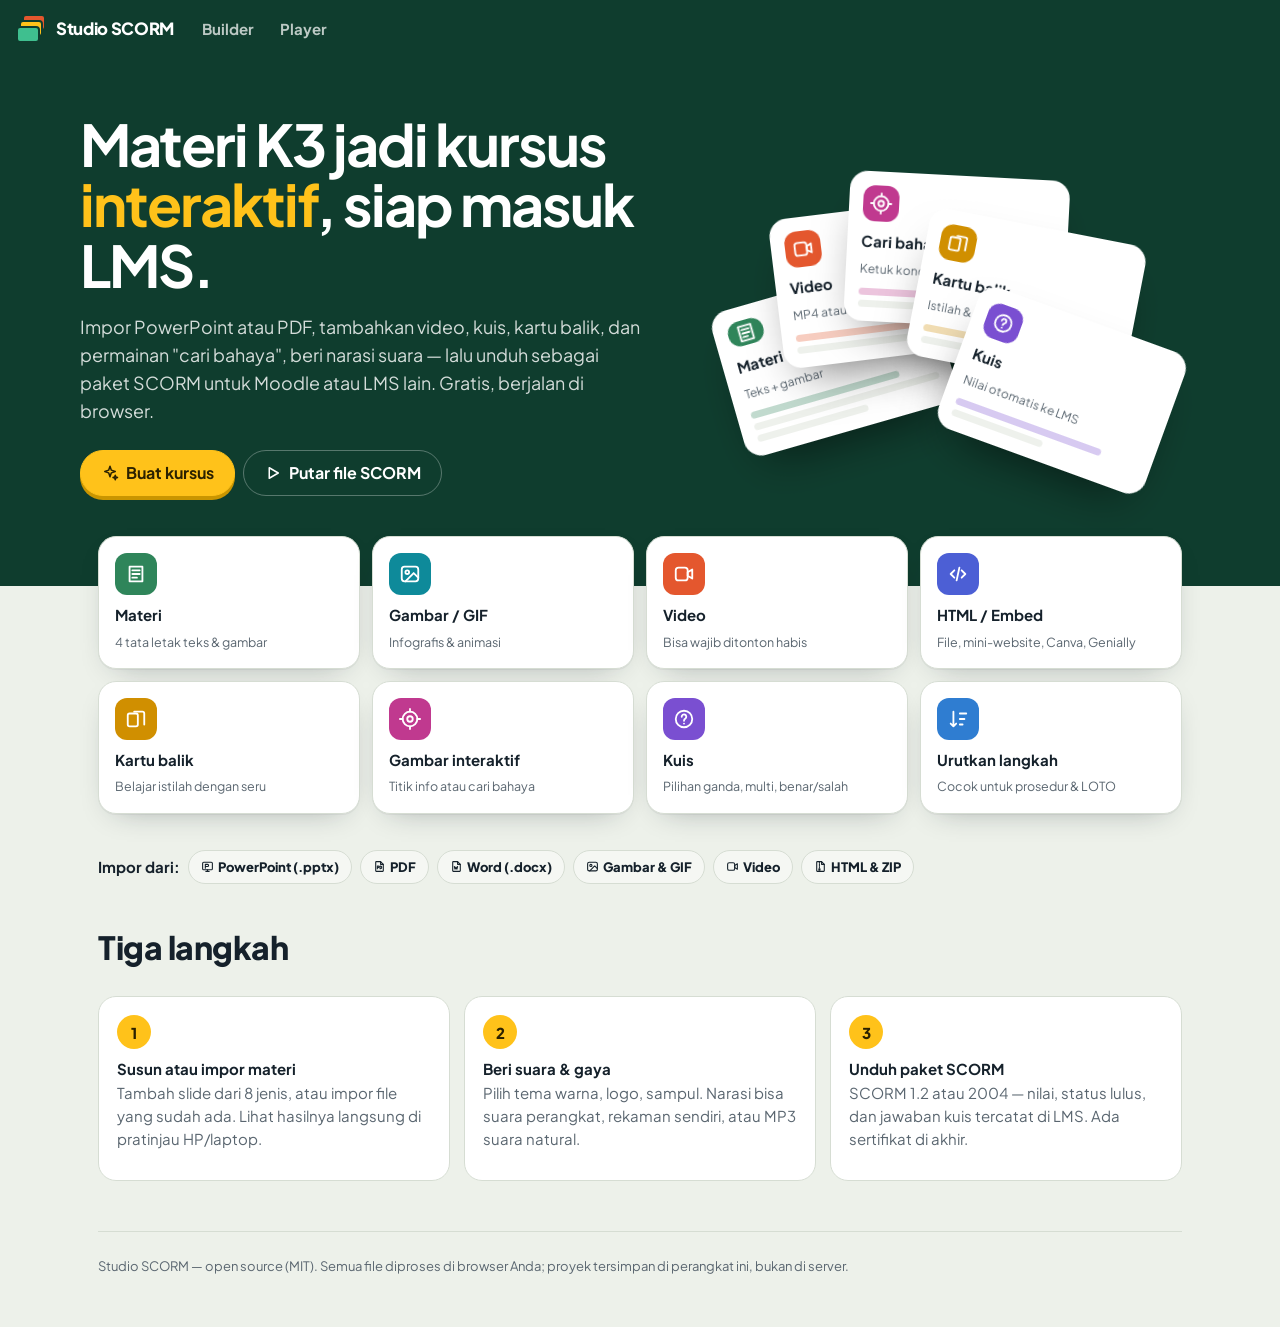
==== index.html @ 095adadf "Add files via upload" ====
<!doctype html>
<html lang="id">
<head>
  <meta charset="utf-8">
  <meta name="viewport" content="width=device-width, initial-scale=1, viewport-fit=cover">
  <meta name="theme-color" content="#0f3d2e">
  <title>Studio SCORM — buat & putar e-learning SCORM</title>
  <meta name="description" content="Aplikasi open-source berbahasa Indonesia untuk membuat kursus SCORM interaktif (materi, video, kuis, kartu balik, cari bahaya) dengan narasi suara, dan memutar paket SCORM di browser.">
  <link rel="preconnect" href="https://fonts.googleapis.com">
  <link rel="preconnect" href="https://fonts.gstatic.com" crossorigin>
  <link href="https://fonts.googleapis.com/css2?family=Plus+Jakarta+Sans:wght@400;500;600;700;800&display=swap" rel="stylesheet">
  <link rel="stylesheet" href="app.css">
  <script type="module">
    import { icon } from './ui.js';
    document.querySelectorAll('.ic-slot[data-icon]').forEach((el) => el.replaceWith(icon(el.dataset.icon)));
  </script>
</head>
<body class="home">
  <header class="topbar">
    <a class="brand" href="index.html" aria-label="Studio SCORM — beranda"><span class="brand-mark" aria-hidden="true"><i></i><i></i><i></i></span><span class="brand-name">Studio SCORM</span></a>
    <nav class="topnav" aria-label="Menu utama">
      <a href="builder.html">Builder</a>
      <a href="player.html">Player</a>
    </nav>
  </header>

  <section class="hero">
    <div class="hero-inner">
      <div>
        <h1>Materi K3 jadi kursus <span class="hl">interaktif</span>, siap masuk LMS.</h1>
        <p class="lead">Impor PowerPoint atau PDF, tambahkan video, kuis, kartu balik, dan permainan "cari bahaya", beri narasi suara — lalu unduh sebagai paket SCORM untuk Moodle atau LMS lain. Gratis, berjalan di browser.</p>
        <div class="row">
          <a class="btn btn-signal" href="builder.html"><span class="ic-slot" data-icon="sparkle"></span>Buat kursus</a>
          <a class="btn btn-ghost-light" href="player.html"><span class="ic-slot" data-icon="play"></span>Putar file SCORM</a>
        </div>
      </div>
      <div class="fan" aria-hidden="true">
        <div class="fan-card" style="--tc:var(--t-content);--r:-16deg;--x:-120px;--y:20px;--d:.05s"><span class="type-icon"><span class="ic-slot" data-icon="content"></span></span><b>Materi</b><small>Teks + gambar</small><span class="bars"><i></i><i></i><i style="width:60%"></i></span></div>
        <div class="fan-card" style="--tc:var(--t-video);--r:-7deg;--x:-55px;--y:-30px;--d:.12s"><span class="type-icon"><span class="ic-slot" data-icon="video"></span></span><b>Video</b><small>MP4 atau YouTube</small><span class="bars"><i></i><i></i></span></div>
        <div class="fan-card" style="--tc:var(--t-hotspot);--r:3deg;--x:10px;--y:-55px;--d:.19s"><span class="type-icon"><span class="ic-slot" data-icon="hotspot"></span></span><b>Cari bahaya</b><small>Ketuk kondisi tidak aman</small><span class="bars"><i></i><i style="width:70%"></i></span></div>
        <div class="fan-card" style="--tc:var(--t-flip);--r:11deg;--x:80px;--y:-20px;--d:.26s"><span class="type-icon"><span class="ic-slot" data-icon="flip"></span></span><b>Kartu balik</b><small>Istilah & penjelasan</small><span class="bars"><i></i><i></i></span></div>
        <div class="fan-card" style="--tc:var(--t-quiz);--r:20deg;--x:140px;--y:40px;--d:.33s"><span class="type-icon"><span class="ic-slot" data-icon="quiz"></span></span><b>Kuis</b><small>Nilai otomatis ke LMS</small><span class="bars"><i></i><i style="width:50%"></i></span></div>
      </div>
    </div>
  </section>

  <main class="home-section">
    <div class="feature-grid lift">
      <div class="feature" style="--tc:var(--t-content)"><span class="type-icon"><span class="ic-slot" data-icon="content"></span></span><b>Materi</b><small>4 tata letak teks & gambar</small></div>
      <div class="feature" style="--tc:var(--t-image)"><span class="type-icon"><span class="ic-slot" data-icon="image"></span></span><b>Gambar / GIF</b><small>Infografis & animasi</small></div>
      <div class="feature" style="--tc:var(--t-video)"><span class="type-icon"><span class="ic-slot" data-icon="video"></span></span><b>Video</b><small>Bisa wajib ditonton habis</small></div>
      <div class="feature" style="--tc:var(--t-html)"><span class="type-icon"><span class="ic-slot" data-icon="html"></span></span><b>HTML / Embed</b><small>File, mini-website, Canva, Genially</small></div>
      <div class="feature" style="--tc:var(--t-flip)"><span class="type-icon"><span class="ic-slot" data-icon="flip"></span></span><b>Kartu balik</b><small>Belajar istilah dengan seru</small></div>
      <div class="feature" style="--tc:var(--t-hotspot)"><span class="type-icon"><span class="ic-slot" data-icon="hotspot"></span></span><b>Gambar interaktif</b><small>Titik info atau cari bahaya</small></div>
      <div class="feature" style="--tc:var(--t-quiz)"><span class="type-icon"><span class="ic-slot" data-icon="quiz"></span></span><b>Kuis</b><small>Pilihan ganda, multi, benar/salah</small></div>
      <div class="feature" style="--tc:var(--t-sort)"><span class="type-icon"><span class="ic-slot" data-icon="sort"></span></span><b>Urutkan langkah</b><small>Cocok untuk prosedur & LOTO</small></div>
    </div>

    <div class="strip">
      <b>Impor dari:</b>
      <span class="pill"><span class="ic-slot" data-icon="ppt"></span>PowerPoint (.pptx)</span>
      <span class="pill"><span class="ic-slot" data-icon="pdf"></span>PDF</span>
      <span class="pill"><span class="ic-slot" data-icon="word"></span>Word (.docx)</span>
      <span class="pill"><span class="ic-slot" data-icon="image"></span>Gambar & GIF</span>
      <span class="pill"><span class="ic-slot" data-icon="video"></span>Video</span>
      <span class="pill"><span class="ic-slot" data-icon="zip"></span>HTML & ZIP</span>
    </div>

    <h2 class="big">Tiga langkah</h2>
    <ol class="how">
      <li><b>Susun atau impor materi</b><p class="muted">Tambah slide dari 8 jenis, atau impor file yang sudah ada. Lihat hasilnya langsung di pratinjau HP/laptop.</p></li>
      <li><b>Beri suara & gaya</b><p class="muted">Pilih tema warna, logo, sampul. Narasi bisa suara perangkat, rekaman sendiri, atau MP3 suara natural.</p></li>
      <li><b>Unduh paket SCORM</b><p class="muted">SCORM 1.2 atau 2004 — nilai, status lulus, dan jawaban kuis tercatat di LMS. Ada sertifikat di akhir.</p></li>
    </ol>
    <p class="foot">Studio SCORM — open source (MIT). Semua file diproses di browser Anda; proyek tersimpan di perangkat ini, bukan di server.</p>
  </main>
</body>
</html>
---- app.css ----
/* ============================================================
   Studio SCORM — tampilan aplikasi (Beranda, Builder, Player)
   ============================================================ */
:root {
  --ink: #15212b; --muted: #5a6670; --paper: #edf1ea; --surface: #ffffff; --surface-2: #f5f7f3; --line: #d6ddd3;
  --forest: #0f3d2e; --forest-2: #145a43; --accent: #00704f; --accent-strong: #005a40; --accent-soft: #dcefe5;
  --signal: #ffc21a; --signal-ink: #2b2100; --danger: #c4372d; --danger-soft: #fbe4e1;
  --t-content: #2f855a; --t-image: #0e8a9a; --t-video: #e4572e; --t-html: #4c5fd5;
  --t-flip: #d08f00; --t-hotspot: #c0398f; --t-quiz: #7a4fd1; --t-sort: #2f7dd1;
  --r-s: 8px; --r-m: 12px; --r-l: 18px;
  --shadow: 0 1px 0 rgba(21,33,43,.05), 0 10px 30px -18px rgba(21,33,43,.45);
  --font: "Plus Jakarta Sans", system-ui, -apple-system, "Segoe UI", Roboto, sans-serif;
  color-scheme: light;
}
@media (prefers-color-scheme: dark) {
  :root:not([data-theme="light"]) {
    --ink: #e6ece8; --muted: #9fabb3; --paper: #0e1418; --surface: #172028; --surface-2: #1c2730; --line: #2b3943;
    --forest: #0a2a20; --forest-2: #0f3a2c; --accent: #3fbf8f; --accent-strong: #62d3a8; --accent-soft: #163a2e;
    --danger: #ff8a7f; --danger-soft: #3a1e1c; --shadow: 0 10px 30px -18px rgba(0,0,0,.8); color-scheme: dark;
  }
}
:root[data-theme="dark"] {
  --ink: #e6ece8; --muted: #9fabb3; --paper: #0e1418; --surface: #172028; --surface-2: #1c2730; --line: #2b3943;
  --forest: #0a2a20; --forest-2: #0f3a2c; --accent: #3fbf8f; --accent-strong: #62d3a8; --accent-soft: #163a2e;
  --danger: #ff8a7f; --danger-soft: #3a1e1c; color-scheme: dark;
}
* { box-sizing: border-box; }
html, body { margin: 0; }
body { font: 15px/1.55 var(--font); color: var(--ink); background: var(--paper); -webkit-font-smoothing: antialiased; }
h1, h2, h3 { line-height: 1.2; margin: 0 0 .5em; letter-spacing: -.015em; }
h2 { font-size: 1.1rem; font-weight: 800; }
h3 { font-size: .98rem; font-weight: 800; margin-top: 1.4em; }
p { margin: 0 0 .8em; }
a { color: var(--accent); }
code { background: var(--surface-2); padding: 1px 5px; border-radius: 5px; font-size: .92em; }
[hidden] { display: none !important; }
:focus-visible { outline: 3px solid var(--signal); outline-offset: 2px; border-radius: 6px; }
.ic { width: 18px; height: 18px; flex: none; }
.muted { color: var(--muted); } .small { font-size: 12.5px; } .center { text-align: center; } .grow { flex: 1; min-width: 0; }
.spacer { flex: 1; }
.row { display: flex; gap: 8px; align-items: center; } .row.wrap { flex-wrap: wrap; } .row.tight { gap: 0; } .row.center { justify-content: center; }
.grid2 { display: grid; grid-template-columns: 1fr 1fr; gap: 10px; }
.stack { display: flex; flex-direction: column; gap: 10px; margin-bottom: 12px; }

/* ---------- bilah atas ---------- */
.topbar {
  position: sticky; top: 0; z-index: 40; display: flex; align-items: center; gap: 10px; min-height: 58px; padding: 8px 16px;
  background: var(--forest); color: #fff;
}
.brand { display: flex; align-items: center; gap: 10px; color: #fff; text-decoration: none; font-weight: 800; letter-spacing: -.02em; font-size: 1.05rem; }
.brand-mark { position: relative; width: 30px; height: 30px; }
.brand-mark i { position: absolute; left: 0; width: 24px; height: 17px; border-radius: 4px; border: 2px solid var(--forest); }
.brand-mark i:nth-child(1) { top: 0; left: 6px; background: var(--t-video); }
.brand-mark i:nth-child(2) { top: 6px; left: 3px; background: var(--signal); }
.brand-mark i:nth-child(3) { top: 12px; left: 0; background: #3fbf8f; }
.topnav { display: flex; gap: 2px; margin-left: 6px; }
.topnav a { color: rgba(255,255,255,.72); text-decoration: none; font-weight: 700; padding: 7px 12px; border-radius: 999px; }
.topnav a:hover { color: #fff; background: rgba(255,255,255,.08); }
.topnav a[aria-current="page"] { color: var(--forest); background: #fff; }
.save-state { color: rgba(255,255,255,.7); font-size: 12.5px; }

/* ---------- tombol ---------- */
.btn {
  font: inherit; font-weight: 700; display: inline-flex; align-items: center; justify-content: center; gap: 7px; cursor: pointer;
  padding: 8px 14px; border-radius: 999px; border: 1.5px solid var(--line); background: var(--surface); color: var(--ink);
  text-decoration: none; line-height: 1.25; white-space: nowrap; transition: transform .1s, background .15s, border-color .15s, box-shadow .15s;
}
.btn:hover:not(:disabled) { border-color: var(--muted); }
.btn:active:not(:disabled) { transform: scale(.97); }
.btn:disabled { opacity: .5; cursor: not-allowed; }
.btn-sm { padding: 5px 10px; font-size: 13px; }
.btn-primary { background: var(--accent); border-color: var(--accent); color: #fff; }
.btn-primary:hover:not(:disabled) { background: var(--accent-strong); border-color: var(--accent-strong); }
@media (prefers-color-scheme: dark) { :root:not([data-theme="light"]) .btn-primary { color: #06150f; } }
.btn-signal { background: var(--signal); border-color: var(--signal); color: var(--signal-ink); box-shadow: 0 4px 0 #c99500; }
.btn-signal:hover:not(:disabled) { border-color: var(--signal); filter: brightness(1.05); }
.btn-signal:active:not(:disabled) { box-shadow: 0 1px 0 #c99500; transform: translateY(2px); }
.btn-ghost-light { background: transparent; border-color: rgba(255,255,255,.3); color: #fff; }
.btn-ghost-light:hover:not(:disabled) { border-color: #fff; background: rgba(255,255,255,.06); }
.btn-magic { background: linear-gradient(120deg, #7a4fd1, #c0398f 55%, #e4572e); border: 0; color: #fff; padding: 9.5px 15.5px; }
.btn-magic:hover:not(:disabled) { filter: brightness(1.08); }
.btn-danger { color: var(--danger); }
.btn-danger:hover:not(:disabled) { border-color: var(--danger); }
.btn-add { border-style: dashed; color: var(--accent); }
.link { background: none; border: 0; padding: 0; font: inherit; font-weight: 700; color: var(--accent); cursor: pointer; text-decoration: underline; }
.icon-btn {
  width: 36px; height: 36px; display: inline-grid; place-items: center; border: 0; border-radius: 50%; background: transparent;
  color: var(--ink); cursor: pointer; flex: none;
}
.icon-btn:hover:not(:disabled) { background: var(--surface-2); }
.icon-btn:disabled { opacity: .35; cursor: not-allowed; }
.icon-btn.danger { color: var(--danger); }

/* ---------- formulir ---------- */
.field { margin-bottom: 14px; }
.field > label, .field-label { display: block; font-weight: 700; font-size: 13px; margin-bottom: 5px; }
.hint { font-size: 12.5px; color: var(--muted); margin-top: 5px; }
.hint b { color: var(--ink); }
input[type="text"], input[type="url"], input[type="number"], select, textarea {
  width: 100%; font: inherit; color: var(--ink); background: var(--surface); border: 1.5px solid var(--line); border-radius: var(--r-s); padding: 9px 11px;
}
textarea { resize: vertical; line-height: 1.6; }
input:focus, select:focus, textarea:focus { outline: none; border-color: var(--accent); box-shadow: 0 0 0 3px var(--accent-soft); }
input[type="range"] { width: 100%; accent-color: var(--accent); }
.big-num { font-size: 1.3rem; min-width: 2.4em; text-align: right; }
.chk { display: inline-flex; align-items: center; gap: 7px; font-weight: 600; font-size: 13.5px; cursor: pointer; }
.chk input { width: 17px; height: 17px; accent-color: var(--accent); }

.segmented { display: flex; flex-wrap: wrap; gap: 4px; padding: 4px; background: var(--surface-2); border-radius: 12px; border: 1.5px solid var(--line); }
.segmented label { flex: 1 1 auto; cursor: pointer; }
.segmented input { position: absolute; opacity: 0; pointer-events: none; }
.segmented span { display: flex; align-items: center; justify-content: center; gap: 6px; padding: 7px 10px; border-radius: 9px; font-weight: 700; font-size: 13px; color: var(--muted); text-align: center; }
.segmented input:checked + span { background: var(--surface); color: var(--ink); box-shadow: 0 1px 3px rgba(0,0,0,.14); }
.segmented input:focus-visible + span { outline: 3px solid var(--signal); }

.switch { display: flex; gap: 12px; align-items: flex-start; cursor: pointer; margin: 4px 0 14px; }
.switch input { position: absolute; opacity: 0; }
.switch .track { flex: none; width: 42px; height: 24px; border-radius: 999px; background: var(--line); position: relative; transition: background .15s; margin-top: 1px; }
.switch .track::after { content: ""; position: absolute; top: 3px; left: 3px; width: 18px; height: 18px; border-radius: 50%; background: #fff; transition: transform .15s; box-shadow: 0 1px 3px rgba(0,0,0,.3); }
.switch input:checked + .track { background: var(--accent); }
.switch input:checked + .track::after { transform: translateX(18px); }
.switch input:focus-visible + .track { outline: 3px solid var(--signal); outline-offset: 2px; }
.switch b { display: block; font-size: 13.5px; }
.switch small { display: block; color: var(--muted); font-size: 12.5px; }

/* media picker */
.asset { border: 2px dashed var(--line); border-radius: var(--r-m); background: var(--surface-2); padding: 10px; transition: border-color .15s, background .15s; }
.asset.drag { border-color: var(--accent); background: var(--accent-soft); }
.asset img, .asset video { display: block; max-width: 100%; max-height: 240px; margin: 0 auto 10px; border-radius: var(--r-s); }
.asset audio { width: 100%; margin-bottom: 8px; }
.asset-empty { width: 100%; display: flex; flex-direction: column; align-items: center; gap: 4px; padding: 18px 8px; background: none; border: 0; font: inherit; color: var(--ink); cursor: pointer; }
.asset-empty .ic { width: 28px; height: 28px; color: var(--accent); }
.asset-empty small { color: var(--muted); }
.asset-meta { display: flex; flex-wrap: wrap; align-items: center; justify-content: space-between; gap: 8px; }
.asset-name { font-weight: 700; font-size: 13px; word-break: break-all; }
.asset-name small { font-weight: 500; color: var(--muted); }
.zip-chip { display: flex; align-items: center; gap: 8px; font-weight: 700; padding: 8px; }

/* ---------- BUILDER ---------- */
.is-builder { overflow: hidden; }
.builder { display: grid; grid-template-columns: 300px minmax(0, 1fr) 440px; height: calc(100vh - 58px); height: calc(100dvh - 58px); }
.pane { overflow: auto; min-height: 0; }
.pane-slides { background: var(--surface); border-right: 1px solid var(--line); padding: 14px 12px; display: flex; flex-direction: column; }
.pane-edit { padding: 20px clamp(14px, 2.5vw, 34px) 40px; }
.pane-side { background: var(--surface); border-left: 1px solid var(--line); padding: 0 16px 24px; }
.pane-head { display: flex; align-items: center; justify-content: space-between; gap: 8px; margin-bottom: 10px; }
.pane-head h2 { margin: 0; display: flex; align-items: center; gap: 8px; }
.count-pill { font-size: 12px; background: var(--surface-2); border: 1px solid var(--line); border-radius: 999px; padding: 1px 8px; }

.slide-list { list-style: none; margin: 0 0 12px; padding: 0; flex: 1; }
.slide-row { display: flex; align-items: stretch; gap: 2px; margin-bottom: 6px; border-radius: var(--r-m); }
.slide-row.dragging { opacity: .85; box-shadow: var(--shadow); background: var(--surface); position: relative; z-index: 2; }
.drag { display: grid; place-items: center; width: 20px; color: var(--muted); cursor: grab; touch-action: none; opacity: .55; }
.slide-row:hover .drag { opacity: 1; }
.slide-item {
  flex: 1; min-width: 0; display: grid; grid-template-columns: 20px 46px minmax(0, 1fr) auto; gap: 8px; align-items: center; text-align: left;
  font: inherit; color: var(--ink); background: transparent; border: 1.5px solid transparent; border-radius: var(--r-m); padding: 6px; cursor: pointer;
  box-shadow: inset 3px 0 0 var(--tc);
}
.slide-item:hover { background: var(--surface-2); }
.slide-item[aria-current="true"] { background: color-mix(in srgb, var(--tc) 10%, var(--surface)); border-color: color-mix(in srgb, var(--tc) 60%, transparent); }
.slide-item .num { font-size: 12px; font-weight: 800; color: var(--muted); text-align: center; }
.thumb { width: 46px; height: 34px; border-radius: 6px; display: grid; place-items: center; overflow: hidden; background: color-mix(in srgb, var(--tc) 14%, var(--surface)); color: var(--tc); }
.thumb img, .thumb video { width: 100%; height: 100%; object-fit: cover; }
.slide-item .meta { min-width: 0; display: flex; flex-direction: column; }
.slide-item .title { font-weight: 700; font-size: 13.5px; white-space: nowrap; overflow: hidden; text-overflow: ellipsis; }
.slide-item .sub { font-size: 11.5px; color: var(--muted); white-space: nowrap; overflow: hidden; text-overflow: ellipsis; display: flex; align-items: center; gap: 5px; }
.type-dot { width: 7px; height: 7px; border-radius: 50%; background: var(--tc); flex: none; }
.badge-audio { color: var(--accent); display: grid; }
.badge-audio .ic { width: 15px; height: 15px; }
.import-cta {
  display: flex; align-items: center; gap: 10px; width: 100%; text-align: left; font: inherit; color: var(--ink); cursor: pointer;
  border: 2px dashed var(--line); border-radius: var(--r-m); background: var(--surface-2); padding: 12px;
}
.import-cta:hover { border-color: var(--accent); }
.import-cta .ic { width: 24px; height: 24px; color: var(--accent); }
.import-cta b, .import-cta small { display: block; }
.import-cta small { color: var(--muted); font-size: 12px; }

.editor-card { background: var(--surface); border-radius: var(--r-l); padding: 18px; box-shadow: var(--shadow); max-width: 780px; margin: 0 auto 16px; border: 1px solid var(--line); }
.editor-head { display: flex; align-items: center; gap: 8px; margin: -4px 0 14px; flex-wrap: wrap; }
.type-chip { display: inline-flex; align-items: center; gap: 6px; font-weight: 800; font-size: 13px; padding: 5px 11px; border-radius: 999px; background: color-mix(in srgb, var(--tc) 14%, var(--surface)); color: var(--tc); }
.editor-foot { max-width: 780px; margin: 0 auto; display: flex; justify-content: space-between; gap: 8px; flex-wrap: wrap; }
.item-card { border: 1.5px solid var(--line); border-radius: var(--r-m); padding: 12px; background: var(--surface-2); }
.item-head { display: flex; align-items: center; gap: 8px; margin-bottom: 8px; }
.item-head b { flex: 1; }
.item-head select { flex: 1; width: auto; padding: 6px 8px; font-weight: 700; }
.pin-no { width: 26px; height: 26px; border-radius: 50%; display: grid; place-items: center; background: var(--accent); color: #fff; font-weight: 800; font-size: 12.5px; flex: none; }
.option-row { display: grid; grid-template-columns: auto minmax(0, 1fr) auto; gap: 8px; align-items: center; margin-bottom: 6px; }
.option-row input[type="radio"], .option-row input[type="checkbox"] { width: 20px; height: 20px; accent-color: var(--accent); }
.opts-edit > .btn { margin-top: 4px; }
details.mini { margin-top: 6px; }
details.mini summary { cursor: pointer; font-weight: 700; font-size: 13px; color: var(--accent); margin-bottom: 8px; }
.empty { text-align: center; padding: 60px 20px; }

/* hotspot editor */
.hs-board { margin-bottom: 12px; }
.hs-wrap { position: relative; border-radius: var(--r-m); overflow: hidden; cursor: crosshair; touch-action: none; user-select: none; -webkit-user-select: none; }
.hs-wrap img { width: 100%; display: block; }
.hs-pin {
  position: absolute; transform: translate(-50%, -50%); width: 32px; height: 32px; border-radius: 50%; border: 3px solid #fff; background: var(--t-hotspot);
  color: #fff; font: 800 13px var(--font); cursor: grab; box-shadow: 0 3px 10px rgba(0,0,0,.4); touch-action: none; padding: 0;
}

/* narasi */
.narr { border-top: 4px solid var(--signal); }
.narr-head { display: flex; align-items: center; gap: 8px; margin-bottom: 10px; }
.narr-head h3 { margin: 0; }
.narr-actions { display: flex; flex-wrap: wrap; gap: 8px; margin-bottom: 12px; }
.narr-audio audio { width: 100%; margin-bottom: 6px; }

/* tab samping */
.tabs { position: sticky; top: 0; z-index: 5; display: flex; gap: 2px; padding: 12px 0 10px; background: var(--surface); }
.tabs button {
  flex: 1; display: flex; flex-direction: column; align-items: center; gap: 2px; font: inherit; font-weight: 700; font-size: 12.5px; color: var(--muted);
  background: transparent; border: 0; border-radius: 10px; padding: 7px 4px; cursor: pointer;
}
.tabs button[aria-selected="true"] { background: var(--accent-soft); color: var(--accent-strong); }
.tab-panel h3:first-child { margin-top: .4em; }
.preview-tools { display: flex; align-items: center; justify-content: space-between; gap: 10px; flex-wrap: wrap; margin-bottom: 12px; }
.preview-tools .segmented { flex: none; }
.preview-stage { position: relative; overflow: hidden; display: flex; justify-content: center; }
.device { transform-origin: top center; flex: none; background: #0b0f12; padding: 12px; border-radius: 34px; box-shadow: 0 20px 40px -20px rgba(0,0,0,.6); }
.device[data-dev="laptop"] { border-radius: 14px; padding: 10px; }
.device iframe { width: 100%; height: 100%; border: 0; border-radius: 24px; background: #fff; display: block; }
.device[data-dev="laptop"] iframe { border-radius: 6px; }

.theme-grid { display: grid; grid-template-columns: repeat(auto-fill, minmax(118px, 1fr)); gap: 8px; margin-bottom: 12px; }
.theme-card { font: inherit; font-weight: 700; font-size: 12.5px; color: var(--ink); background: var(--surface); border: 2px solid var(--line); border-radius: 12px; padding: 8px; cursor: pointer; text-align: left; }
.theme-card[aria-pressed="true"] { border-color: var(--accent); box-shadow: 0 0 0 3px var(--accent-soft); }
.swatch { display: flex; height: 34px; border-radius: 8px; overflow: hidden; margin-bottom: 6px; background: var(--bg); padding: 5px; gap: 5px; border: 1px solid rgba(0,0,0,.08); }
.swatch i { flex: 1; border-radius: 5px; }
.swatch i:nth-child(1) { background: var(--a); } .swatch i:nth-child(2) { background: var(--b); } .swatch i:nth-child(3) { background: var(--sf); flex: 1.4; }
.color-field { display: inline-flex; align-items: center; gap: 6px; font-weight: 700; font-size: 12.5px; margin: 0 10px 12px 0; cursor: pointer; }
.color-field input { width: 36px; height: 36px; border: 1.5px solid var(--line); border-radius: 10px; padding: 2px; background: var(--surface); cursor: pointer; }

.callout { display: flex; gap: 10px; background: var(--accent-soft); border-radius: var(--r-m); padding: 12px; margin: 4px 0 8px; font-size: 13.5px; }
.callout .ic { color: var(--accent-strong); margin-top: 2px; }
.callout ol { margin: 6px 0 0; padding-left: 1.2em; }
.server-status { font-size: 13px; color: var(--muted); margin: -4px 0 12px; display: flex; align-items: center; gap: 6px; flex-wrap: wrap; }
.pill { display: inline-flex; align-items: center; gap: 4px; font-weight: 800; font-size: 12px; padding: 2px 9px; border-radius: 999px; background: var(--surface-2); border: 1px solid var(--line); color: var(--ink); }
.pill.ok { background: var(--accent-soft); border-color: transparent; color: var(--accent-strong); }
.pill.off { background: var(--danger-soft); border-color: transparent; color: var(--danger); }
.pill .ic { width: 13px; height: 13px; }
.guide { margin-top: 18px; border: 1.5px solid var(--line); border-radius: var(--r-m); padding: 10px 12px; background: var(--surface-2); }
.guide summary { cursor: pointer; font-weight: 800; display: flex; gap: 8px; align-items: center; }
.steps { padding-left: 1.3em; margin: 10px 0; }
.steps li { margin-bottom: 9px; }
.steps .row { margin-top: 6px; }
.progress { height: 6px; background: var(--surface-2); border-radius: 99px; overflow: hidden; margin-top: 10px; }
.progress > div { height: 100%; width: 0; background: linear-gradient(90deg, var(--accent), var(--signal)); transition: width .2s; }

/* ---------- modal ---------- */
.modal-wrap { position: fixed; inset: 0; z-index: 80; background: rgba(8,14,18,.55); display: grid; place-items: center; padding: 20px; animation: fadeIn .15s ease; }
.modal { width: min(560px, 100%); max-height: calc(100vh - 40px); overflow: auto; background: var(--surface); border-radius: 20px; box-shadow: 0 30px 80px -20px rgba(0,0,0,.6); animation: pop .2s ease; }
.modal.wide { width: min(860px, 100%); }
.modal-head { position: sticky; top: 0; z-index: 2; display: flex; align-items: center; justify-content: space-between; gap: 10px; padding: 16px 18px 8px; background: var(--surface); }
.modal-head h2 { margin: 0; font-size: 1.2rem; }
.modal-body { padding: 4px 18px 20px; }
@keyframes fadeIn { from { opacity: 0; } }
@keyframes pop { from { transform: translateY(14px) scale(.98); opacity: 0; } }
.type-grid { display: grid; grid-template-columns: repeat(auto-fill, minmax(180px, 1fr)); gap: 10px; }
.type-card {
  font: inherit; color: var(--ink); text-align: left; display: flex; flex-direction: column; gap: 4px; padding: 14px; cursor: pointer;
  background: var(--surface); border: 1.5px solid var(--line); border-radius: 16px; transition: transform .12s, border-color .12s, box-shadow .12s;
}
.type-card:hover { transform: translateY(-2px); border-color: var(--tc); box-shadow: 0 10px 24px -16px var(--tc); }
.type-card small { color: var(--muted); font-size: 12.5px; }
.type-icon { width: 42px; height: 42px; border-radius: 12px; display: grid; place-items: center; background: var(--tc); color: #fff; margin-bottom: 6px; }
.type-icon .ic { width: 22px; height: 22px; }
h3.sep { margin: 20px 0 10px; }
.import-grid { display: grid; grid-template-columns: repeat(auto-fill, minmax(140px, 1fr)); gap: 8px; margin-bottom: 10px; }
.import-chip { font: inherit; font-weight: 700; display: flex; align-items: center; gap: 8px; padding: 11px 12px; border-radius: 12px; border: 1.5px solid var(--line); background: var(--surface-2); color: var(--ink); cursor: pointer; }
.import-chip:hover { border-color: var(--accent); }
.import-chip .ic { color: var(--accent); }
.notes { padding-left: 1.2em; } .notes li { margin-bottom: 8px; }
.welcome-grid { display: grid; grid-template-columns: repeat(3, 1fr); gap: 10px; }
.welcome-card { font: inherit; color: var(--ink); display: flex; flex-direction: column; align-items: flex-start; gap: 4px; text-align: left; padding: 16px; border-radius: 16px; border: 1.5px solid var(--line); background: var(--surface-2); cursor: pointer; }
.welcome-card:hover { border-color: var(--accent); }
.welcome-card .ic { width: 28px; height: 28px; color: var(--accent); margin-bottom: 4px; }
.welcome-card small { color: var(--muted); }
.success { text-align: center; }
.success-icon { width: 64px; height: 64px; border-radius: 50%; display: grid; place-items: center; margin: 0 auto 10px; background: var(--accent); color: #fff; }
.success-icon .ic { width: 34px; height: 34px; }
.success .steps { text-align: left; }

/* perekam */
.recorder { display: flex; flex-direction: column; align-items: center; gap: 10px; }
.rec-btn { width: 88px; height: 88px; border-radius: 50%; border: 0; background: #e5383b; color: #fff; cursor: pointer; display: grid; place-items: center; box-shadow: 0 8px 24px -8px #e5383b; }
.rec-btn .ic { width: 36px; height: 36px; }
.rec-btn.on { animation: recPulse 1.2s infinite; border-radius: 26px; }
@keyframes recPulse { 50% { box-shadow: 0 0 0 16px rgba(229,56,59,.15); } }
.rec-time { font: 800 1.6rem var(--font); font-variant-numeric: tabular-nums; }
.meter { width: 220px; height: 8px; border-radius: 99px; background: var(--surface-2); overflow: hidden; }
.meter div { height: 100%; width: 0; background: linear-gradient(90deg, #3fbf8f, var(--signal), #e5383b); transition: width .08s; }
.rec-result { width: 100%; } .rec-result audio { width: 100%; margin-bottom: 10px; }
.recorder details { width: 100%; }
.rec-script { white-space: pre-line; background: var(--surface-2); border-radius: var(--r-m); padding: 12px; max-height: 180px; overflow: auto; font-size: 14px; }

/* ---------- notifikasi & proses ---------- */
.toast {
  position: fixed; left: 50%; bottom: 22px; transform: translateX(-50%); z-index: 100; max-width: min(560px, calc(100vw - 28px));
  background: var(--ink); color: var(--paper); padding: 11px 16px; border-radius: 12px; font-weight: 600; box-shadow: var(--shadow); white-space: pre-line;
  animation: toastIn .2s ease; transition: opacity .3s, transform .3s;
}
.toast.ok { background: var(--accent); color: #fff; }
.toast.error { background: var(--danger); color: #fff; }
.toast.out { opacity: 0; transform: translate(-50%, 10px); }
@keyframes toastIn { from { opacity: 0; transform: translate(-50%, 10px); } }
.busy { position: fixed; inset: 0; z-index: 90; background: rgba(8,14,18,.6); display: flex; flex-direction: column; align-items: center; justify-content: center; gap: 14px; color: #fff; font-weight: 700; text-align: center; padding: 20px; }
.spinner { width: 44px; height: 44px; border-radius: 50%; border: 4px solid rgba(255,255,255,.25); border-top-color: var(--signal); animation: spin .8s linear infinite; }
.spinner.sm { width: 15px; height: 15px; border-width: 2px; border-color: currentColor; border-top-color: transparent; display: inline-block; vertical-align: -2px; }
@keyframes spin { to { transform: rotate(360deg); } }
.drop-overlay { position: fixed; inset: 0; z-index: 70; background: rgba(15,61,46,.82); display: grid; place-items: center; color: #fff; pointer-events: none; }
.drop-overlay > div { display: flex; flex-direction: column; align-items: center; gap: 6px; border: 3px dashed rgba(255,255,255,.6); border-radius: 24px; padding: 40px 50px; }
.drop-overlay .ic { width: 44px; height: 44px; }
.drop-overlay b { font-size: 1.3rem; }

/* ---------- navigasi bawah (HP & tablet) ---------- */
.mobile-nav { display: none; }
@media (max-width: 1199px) {
  .is-builder { overflow: auto; }
  .builder { display: block; height: auto; min-height: calc(100dvh - 58px); padding-bottom: 76px; }
  .builder .pane { display: none; border: 0; overflow: visible; }
  .builder[data-view="slides"] .pane-slides { display: flex; flex-direction: column; }
  .builder[data-view="edit"] .pane-edit,
  .builder[data-view="lihat"] .pane-side, .builder[data-view="atur"] .pane-side { display: block; }
  .pane-slides, .pane-side { max-width: 760px; margin: 0 auto; background: transparent; padding: 14px; }
  .pane-edit { padding: 14px 12px 30px; }
  .tabs { background: var(--paper); }
  .mobile-nav {
    display: flex; position: fixed; left: 0; right: 0; bottom: 0; z-index: 45; background: var(--surface); border-top: 1px solid var(--line);
    padding: 6px 8px calc(6px + env(safe-area-inset-bottom)); gap: 4px; box-shadow: 0 -8px 24px -18px rgba(0,0,0,.5);
  }
  .mobile-nav button { flex: 1; display: flex; flex-direction: column; align-items: center; gap: 2px; font: inherit; font-size: 11.5px; font-weight: 700; color: var(--muted); background: none; border: 0; padding: 6px 2px; border-radius: 12px; cursor: pointer; }
  .mobile-nav button .ic { width: 22px; height: 22px; }
  .mobile-nav button[aria-current="true"] { color: var(--accent-strong); background: var(--accent-soft); }
}
@media (max-width: 640px) {
  body { font-size: 15px; }
  .topbar { padding: 8px 10px; gap: 6px; }
  .brand-name, .topnav, .save-state, .hide-sm { display: none; }
  .topbar .btn { padding: 8px 12px; }
  .grid2 { grid-template-columns: 1fr; }
  .editor-card { padding: 14px; border-radius: 16px; }
  .modal-wrap { place-items: end stretch; padding: 0; }
  .modal, .modal.wide { width: 100%; max-height: 92vh; border-radius: 22px 22px 0 0; animation: sheet .22s ease; }
  @keyframes sheet { from { transform: translateY(40px); opacity: 0; } }
  .type-grid { grid-template-columns: 1fr 1fr; }
  .type-card { padding: 11px; }
  .welcome-grid { grid-template-columns: 1fr; }
  .narr-actions .btn { flex: 1 1 45%; }
  .editor-head { gap: 2px; }
  .editor-head > .muted { display: none; }
  .editor-head .icon-btn { width: 34px; height: 34px; }
  .is-builder .toast { bottom: 92px; }
}

/* ============================================================
   BERANDA
   ============================================================ */
.home { overflow-x: hidden; }
.hero { background: var(--forest); color: #fff; padding: 56px 18px 90px; position: relative; }
.hero-inner { max-width: 1120px; margin: 0 auto; display: grid; grid-template-columns: 1.05fr .95fr; gap: 40px; align-items: center; }
.hero h1 { font-size: clamp(2.1rem, 5vw, 3.6rem); line-height: 1.05; letter-spacing: -.035em; margin-bottom: 18px; }
.hero h1 .hl { color: var(--signal); }
.hero p.lead { font-size: 1.12rem; color: rgba(255,255,255,.82); max-width: 50ch; }
.hero .row { margin-top: 26px; flex-wrap: wrap; }
.hero .btn { padding: 12px 20px; font-size: 1rem; }
.fan { position: relative; height: 360px; }
.fan-card {
  position: absolute; left: 50%; top: 50%; width: 220px; height: 150px; margin: -75px 0 0 -110px; border-radius: 18px; background: #fff; color: #15212b;
  box-shadow: 0 24px 48px -20px rgba(0,0,0,.55); padding: 14px; display: flex; flex-direction: column; gap: 8px;
  transform: rotate(var(--r)) translate(var(--x), var(--y)); animation: fanOut .9s cubic-bezier(.2,.8,.2,1) both; animation-delay: var(--d);
}
@keyframes fanOut { from { transform: rotate(0) translate(0, 30px); opacity: 0; } }
.fan-card .type-icon { width: 36px; height: 36px; margin: 0; }
.fan-card b { font-size: 15px; }
.fan-card small { color: #5a6670; font-size: 12px; }
.fan-card .bars { margin-top: auto; display: flex; flex-direction: column; gap: 5px; }
.fan-card .bars i { height: 7px; border-radius: 4px; background: #eef1ec; display: block; }
.fan-card .bars i:first-child { width: 80%; background: color-mix(in srgb, var(--tc) 30%, #fff); }
.home-section { max-width: 1120px; margin: 0 auto; padding: 0 18px; }
.lift { margin-top: -50px; position: relative; }
.feature-grid { display: grid; grid-template-columns: repeat(4, 1fr); gap: 12px; }
.feature { background: var(--surface); border-radius: 18px; padding: 16px; box-shadow: var(--shadow); border: 1px solid var(--line); }
.feature b { display: block; margin: 8px 0 2px; }
.feature small { color: var(--muted); }
.strip { display: flex; flex-wrap: wrap; gap: 8px; align-items: center; margin: 36px 0 10px; }
.strip .pill { font-size: 13px; padding: 6px 12px; }
.how { display: grid; grid-template-columns: repeat(3, 1fr); gap: 14px; counter-reset: how; margin: 30px 0 50px; }
.how li { list-style: none; background: var(--surface); border-radius: 18px; padding: 18px; border: 1px solid var(--line); position: relative; }
.how li::before { counter-increment: how; content: counter(how); width: 34px; height: 34px; border-radius: 50%; display: grid; place-items: center; background: var(--signal); color: var(--signal-ink); font-weight: 800; margin-bottom: 8px; }
.how { padding: 0; }
.home h2.big { font-size: clamp(1.4rem, 3vw, 2rem); margin: 44px 0 14px; }
.foot { color: var(--muted); font-size: 13px; padding: 24px 0 40px; border-top: 1px solid var(--line); }
@media (max-width: 900px) {
  .hero-inner { grid-template-columns: 1fr; }
  .fan { height: 290px; }
  .feature-grid { grid-template-columns: 1fr 1fr; }
  .how { grid-template-columns: 1fr; }
}
@media (max-width: 480px) { .fan { transform: scale(.72); height: 240px; margin: -10px 0 0; } }

/* ============================================================
   PLAYER
   ============================================================ */
.player { display: grid; grid-template-columns: 300px minmax(0, 1fr); height: calc(100vh - 58px); height: calc(100dvh - 58px); }
.player-side { border-right: 1px solid var(--line); background: var(--surface); padding: 16px; overflow: auto; display: flex; flex-direction: column; gap: 14px; }
.player-main { display: grid; grid-template-rows: minmax(0, 1fr) auto; min-height: 0; }
.stage { position: relative; background: #fff; min-height: 0; }
.stage iframe { width: 100%; height: 100%; border: 0; display: block; background: #fff; }
.stage-overlay { position: absolute; inset: 0; display: grid; place-items: center; background: var(--paper); text-align: center; padding: 24px; }
.version-badge { display: inline-block; font-size: 12px; font-weight: 800; padding: 2px 10px; border-radius: 999px; background: var(--accent-soft); color: var(--accent-strong); }
.toc { list-style: none; margin: 0; padding: 0; }
.toc ul { list-style: none; margin: 0; padding-left: 14px; }
.toc button { width: 100%; text-align: left; font: inherit; font-weight: 700; color: var(--ink); border: 0; background: transparent; padding: 8px; border-radius: 10px; display: flex; gap: 8px; align-items: flex-start; cursor: pointer; }
.toc button:hover { background: var(--surface-2); }
.toc button[aria-current="true"] { background: var(--accent-soft); color: var(--accent-strong); }
.toc .group { padding: 8px; font-weight: 800; color: var(--muted); }
.dot { flex: none; width: 10px; height: 10px; border-radius: 50%; margin-top: 6px; border: 2px solid var(--line); }
.dot.incomplete { border-color: var(--signal); background: var(--signal); }
.dot.completed, .dot.passed { border-color: var(--accent); background: var(--accent); }
.dot.failed { border-color: var(--danger); background: var(--danger); }
.stats { display: grid; grid-template-columns: 1fr 1fr; gap: 8px; }
.stat { background: var(--surface-2); border-radius: 12px; padding: 9px 11px; }
.stat b { display: block; font-size: 15px; }
.stat span { font-size: 12px; color: var(--muted); }
.dropzone {
  max-width: 760px; margin: 40px auto 24px; padding: 44px 24px; text-align: center; border: 2.5px dashed var(--line); border-radius: 24px; background: var(--surface);
  transition: border-color .15s, background .15s;
}
.dropzone.drag { border-color: var(--accent); background: var(--accent-soft); }
.dropzone .big-ic { width: 64px; height: 64px; border-radius: 20px; display: grid; place-items: center; margin: 0 auto 14px; background: var(--accent-soft); color: var(--accent-strong); }
.dropzone .big-ic .ic { width: 32px; height: 32px; }
.dropzone h1 { font-size: clamp(1.5rem, 4vw, 2.1rem); }
.library { max-width: 760px; margin: 0 auto 40px; padding: 0 16px; }
.library ul { list-style: none; margin: 0; padding: 0; }
.library li { display: flex; gap: 10px; align-items: center; padding: 11px 13px; border: 1px solid var(--line); border-radius: 14px; background: var(--surface); margin-bottom: 8px; }
.library li .grow b { display: block; overflow: hidden; text-overflow: ellipsis; white-space: nowrap; }
.debug { border-top: 1px solid var(--line); background: var(--surface); }
.debug summary { cursor: pointer; padding: 9px 14px; font-weight: 700; }
.log { max-height: 200px; overflow: auto; margin: 0; padding: 6px 14px 12px; font: 12.5px/1.5 ui-monospace, SFMono-Regular, Consolas, monospace; white-space: pre-wrap; word-break: break-all; }
.log .err { color: var(--danger); }
.field-inline { max-width: 320px; margin: 20px auto 0; text-align: left; }
@media (max-width: 860px) {
  .player { grid-template-columns: 1fr; height: auto; }
  .player-side { border-right: 0; border-bottom: 1px solid var(--line); }
  .player-main { height: 82vh; height: 82dvh; }
}
@media (prefers-reduced-motion: reduce) { *, *::before, *::after { animation: none !important; transition: none !important; } }
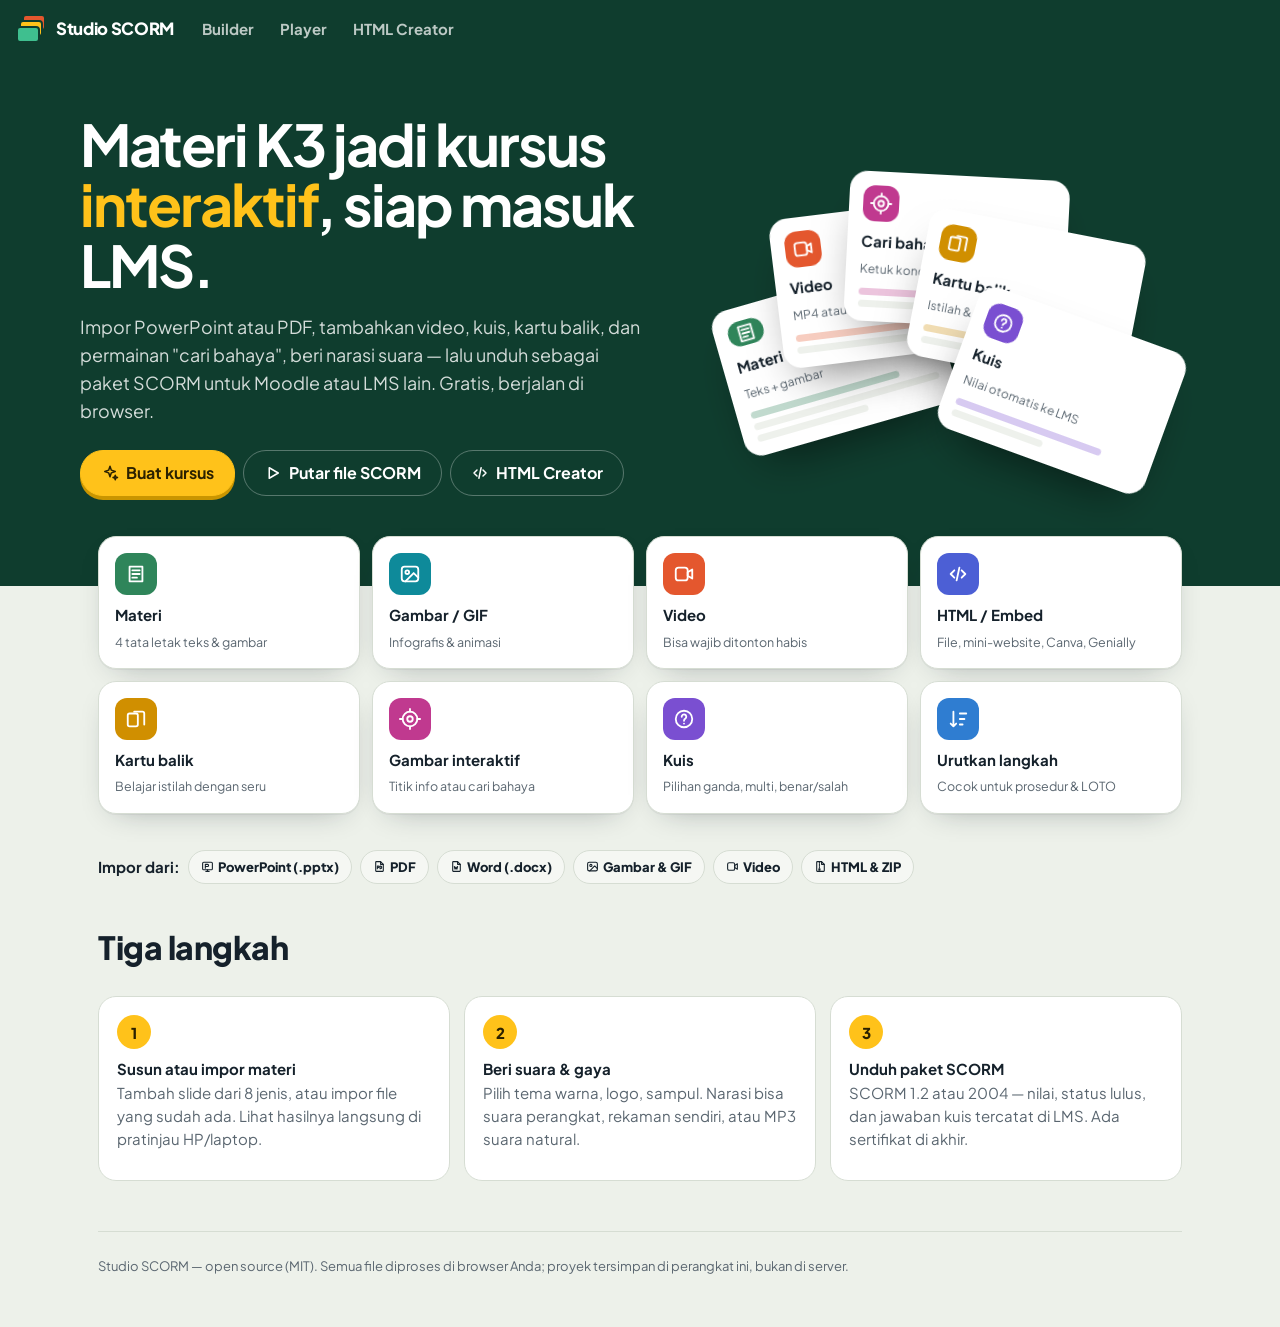
==== commit 9bbae0ad: "HTML Creator, pustaka 68 musik CC0, musik latar & efek suara di SCORM Builder Co-Authored-By: Claude" ====
--- a/index.html
+++ b/index.html
@@ -21,6 +21,7 @@
     <nav class="topnav" aria-label="Menu utama">
       <a href="builder.html">Builder</a>
       <a href="player.html">Player</a>
+      <a href="html-builder.html">HTML Creator</a>
     </nav>
   </header>
 
@@ -32,6 +33,7 @@
         <div class="row">
           <a class="btn btn-signal" href="builder.html"><span class="ic-slot" data-icon="sparkle"></span>Buat kursus</a>
           <a class="btn btn-ghost-light" href="player.html"><span class="ic-slot" data-icon="play"></span>Putar file SCORM</a>
+          <a class="btn btn-ghost-light" href="html-builder.html"><span class="ic-slot" data-icon="html"></span>HTML Creator</a>
         </div>
       </div>
       <div class="fan" aria-hidden="true">
--- a/app.css
+++ b/app.css
@@ -449,3 +449,99 @@
   .player-main { height: 82vh; height: 82dvh; }
 }
 @media (prefers-reduced-motion: reduce) { *, *::before, *::after { animation: none !important; transition: none !important; } }
+
+/* ---------- mesin suara (tab Suara) ---------- */
+.engine-list { display: flex; flex-direction: column; gap: 8px; margin-bottom: 14px; }
+.engine-card { display: flex; gap: 10px; align-items: flex-start; padding: 11px 12px; border: 2px solid var(--line); border-radius: var(--r-m); background: var(--surface); cursor: pointer; }
+.engine-card:has(input:checked) { border-color: var(--accent); background: var(--accent-soft); }
+.engine-card input { margin-top: 3px; accent-color: var(--accent); width: 17px; height: 17px; flex: none; }
+.engine-card b { display: flex; align-items: center; gap: 6px; font-size: 14px; }
+.engine-card small { display: block; color: var(--muted); font-size: 12.5px; margin-top: 2px; }
+.tag { font-style: normal; font-size: 11px; font-weight: 800; padding: 1px 7px; border-radius: 99px; background: var(--signal); color: var(--signal-ink); }
+.pane-side audio { width: 100%; margin: 8px 0; }
+.narr-head .link.small { font-size: 12.5px; }
+
+/* ---------- tampilan per slide ---------- */
+details.look { border-top: 1px dashed var(--line); margin-top: 14px; padding-top: 10px; }
+details.look summary { display: flex; align-items: center; gap: 6px; }
+.look-body { padding-top: 4px; }
+.look-body select { width: 100%; }
+
+/* ---------- karakter presenter (tab Gaya) ---------- */
+.presenter-set { margin: 18px 0; padding: 14px 0; border-top: 1px solid var(--line); border-bottom: 1px solid var(--line); }
+.presenter-set h3 { margin-top: 0; }
+.char-grid { display: grid; grid-template-columns: repeat(3, minmax(0, 1fr)); gap: 8px; margin-bottom: 12px; }
+.char-card { display: flex; flex-direction: column; align-items: center; gap: 2px; padding: 8px 6px 9px; border: 2px solid var(--line); border-radius: var(--r-m); background: var(--surface); font: inherit; color: var(--ink); cursor: pointer; text-align: center; }
+.char-card:hover { border-color: var(--muted); }
+.char-card[aria-checked="true"] { border-color: var(--accent); background: var(--accent-soft); }
+.char-card b { font-size: 13px; }
+.char-card small { font-size: 11px; color: var(--muted); line-height: 1.25; }
+.char-pic { width: 100%; height: 92px; display: grid; place-items: center; overflow: hidden; }
+.char-pic .kr { width: 100%; height: 100%; }
+.char-pic img { max-width: 100%; max-height: 100%; object-fit: contain; }
+.own-pic .ic { width: 30px; height: 30px; color: var(--accent); }
+.char-pic .kr-foto, .chip-pic .kr-foto { position: relative; width: 100%; height: 100%; }
+.char-pic .kr-foto img, .chip-pic .kr-foto img { position: absolute; inset: 0; width: 100%; height: 100%; object-fit: contain; opacity: 0; }
+.char-pic .kr-foto img[data-p="diam"][data-m="0"], .chip-pic .kr-foto img[data-p="diam"][data-m="0"] { opacity: 1; }
+.presenter-thumb .kr .pose { display: none; }
+.presenter-thumb .kr .pose-lambai { display: inline; }
+.presenter-thumb .kr-mouth > * { display: none; }
+.presenter-thumb .kr-mouth .m0 { display: inline; }
+.char-card:hover .kr-wave, .char-card[aria-checked="true"] .kr-wave { transform-box: view-box; transform-origin: 213px 160px; animation: krWave 1.4s ease-in-out infinite; }
+@keyframes krWave { 0%, 100% { transform: rotate(-8deg); } 50% { transform: rotate(14deg); } }
+@media (max-width: 420px) { .char-grid { grid-template-columns: repeat(2, minmax(0, 1fr)); } }
+
+/* ---------- potong gambar ---------- */
+.cropper .hint { margin: 0 0 10px; }
+.crop-stage { position: relative; display: block; width: fit-content; max-width: 100%; margin: 0 auto 12px; touch-action: none; user-select: none; -webkit-user-select: none; background: #222; }
+.crop-stage > img { display: block; max-width: 100%; max-height: 58vh; }
+.crop-shade { position: absolute; inset: 0; pointer-events: none; background: rgba(0,0,0,.55);
+  clip-path: polygon(0 0, 100% 0, 100% 100%, 0 100%, 0 0, var(--x) var(--y), var(--x) calc(var(--y) + var(--h)), calc(var(--x) + var(--w)) calc(var(--y) + var(--h)), calc(var(--x) + var(--w)) var(--y), var(--x) var(--y)); }
+.crop-box { position: absolute; border: 2px solid #fff; box-shadow: 0 0 0 1px rgba(0,0,0,.5); cursor: move;
+  background-image: linear-gradient(rgba(255,255,255,.35) 1px, transparent 1px), linear-gradient(90deg, rgba(255,255,255,.35) 1px, transparent 1px); background-size: 33.33% 33.33%; background-position: -1px -1px; }
+.crop-h { position: absolute; width: 22px; height: 22px; margin: -11px 0 0 -11px; background: #fff; border: 2px solid var(--accent); border-radius: 50%; touch-action: none; }
+.crop-h.h-nw { left: 0; top: 0; cursor: nwse-resize; } .crop-h.h-ne { left: 100%; top: 0; cursor: nesw-resize; }
+.crop-h.h-sw { left: 0; top: 100%; cursor: nesw-resize; } .crop-h.h-se { left: 100%; top: 100%; cursor: nwse-resize; }
+.crop-h.h-n { left: 50%; top: 0; cursor: ns-resize; border-radius: 6px; } .crop-h.h-s { left: 50%; top: 100%; cursor: ns-resize; border-radius: 6px; }
+.crop-h.h-w { left: 0; top: 50%; cursor: ew-resize; border-radius: 6px; } .crop-h.h-e { left: 100%; top: 50%; cursor: ew-resize; border-radius: 6px; }
+.crop-tools { margin-bottom: 12px; } .crop-tools .segmented { flex: 1 1 260px; }
+.crop-actions { border-top: 1px solid var(--line); padding-top: 12px; }
+
+/* ---------- panel karakter, suara & tombol per slide ---------- */
+.pick-chip.txt { flex-direction: column; justify-content: center; border-radius: var(--r-m); width: 78px; text-align: center; line-height: 1.2; padding: 6px; }
+.chip-row { display: flex; flex-wrap: wrap; gap: 8px; }
+.pick-chip { display: inline-flex; align-items: center; gap: 6px; padding: 8px 12px; min-height: 40px; border: 2px solid var(--line); border-radius: 999px; background: var(--surface); color: var(--ink); font: inherit; font-size: 13px; font-weight: 600; cursor: pointer; }
+.pick-chip:hover { border-color: var(--muted); }
+.pick-chip[aria-checked="true"] { border-color: var(--accent); background: var(--accent-soft); }
+.pick-chip.has-pic { flex-direction: column; border-radius: var(--r-m); padding: 6px 8px 7px; width: 78px; gap: 2px; }
+.chip-pic { width: 56px; height: 56px; display: grid; place-items: center; overflow: hidden; }
+.chip-pic .kr { width: 100%; height: 100%; }
+.pick-chip.voice { flex-direction: column; align-items: flex-start; border-radius: var(--r-m); gap: 0; text-align: left; flex: 1 1 130px; }
+.pick-chip.voice small { font-weight: 500; color: var(--muted); font-size: 11px; }
+.pick-chip.add { border-style: dashed; }
+.rng { display: flex; align-items: center; gap: 10px; }
+.rng input[type=range] { flex: 1; }
+.rng-val { min-width: 44px; font-size: 12px; font-weight: 700; color: var(--muted); text-align: right; }
+.btn-list { display: grid; gap: 10px; margin-top: 12px; }
+.btn-row { display: flex; gap: 10px; align-items: flex-start; padding: 10px; border: 1px solid var(--line); border-radius: var(--r-m); background: var(--surface); }
+.btn-kind { font-size: 11px; font-weight: 800; text-transform: uppercase; letter-spacing: .04em; color: var(--accent); min-width: 78px; padding-top: 10px; }
+.btn-fields { flex: 1; display: grid; gap: 8px; min-width: 0; }
+.btn-fields input, .btn-fields select, .btn-fields textarea { width: 100%; }
+.btn-ctl { display: flex; gap: 2px; }
+@media (max-width: 560px) { .btn-row { flex-wrap: wrap; } .btn-kind { min-width: 0; width: 100%; padding-top: 0; } }
+
+/* ---------- pustaka musik ---------- */
+.music-picker { display: grid; gap: 10px; }
+.music-picker input[type=search] { width: 100%; }
+.pick-chip.txt-chip { padding: 5px 12px; min-height: 32px; font-size: 12.5px; }
+.mp-list { max-height: 340px; overflow: auto; border: 1px solid var(--line); border-radius: var(--r-m); background: var(--surface); }
+.mp-row { display: flex; align-items: center; gap: 8px; padding: 6px 8px; border-bottom: 1px solid var(--line); }
+.mp-row:last-child { border-bottom: 0; }
+.mp-row.sel { background: var(--accent-soft); }
+.mp-info { flex: 1; min-width: 0; display: flex; flex-direction: column; line-height: 1.3; }
+.mp-info b { font-size: 13.5px; overflow: hidden; text-overflow: ellipsis; white-space: nowrap; }
+.mp-info small { color: var(--muted); font-size: 11.5px; }
+
+.sfx-row { display: grid; grid-template-columns: 1fr 150px auto; gap: 8px; align-items: center; padding: 5px 0; font-size: 13.5px; border-bottom: 1px solid var(--line); }
+.sfx-row:last-child { border: 0; }
+.sound-sec .segmented { margin-bottom: 10px; }
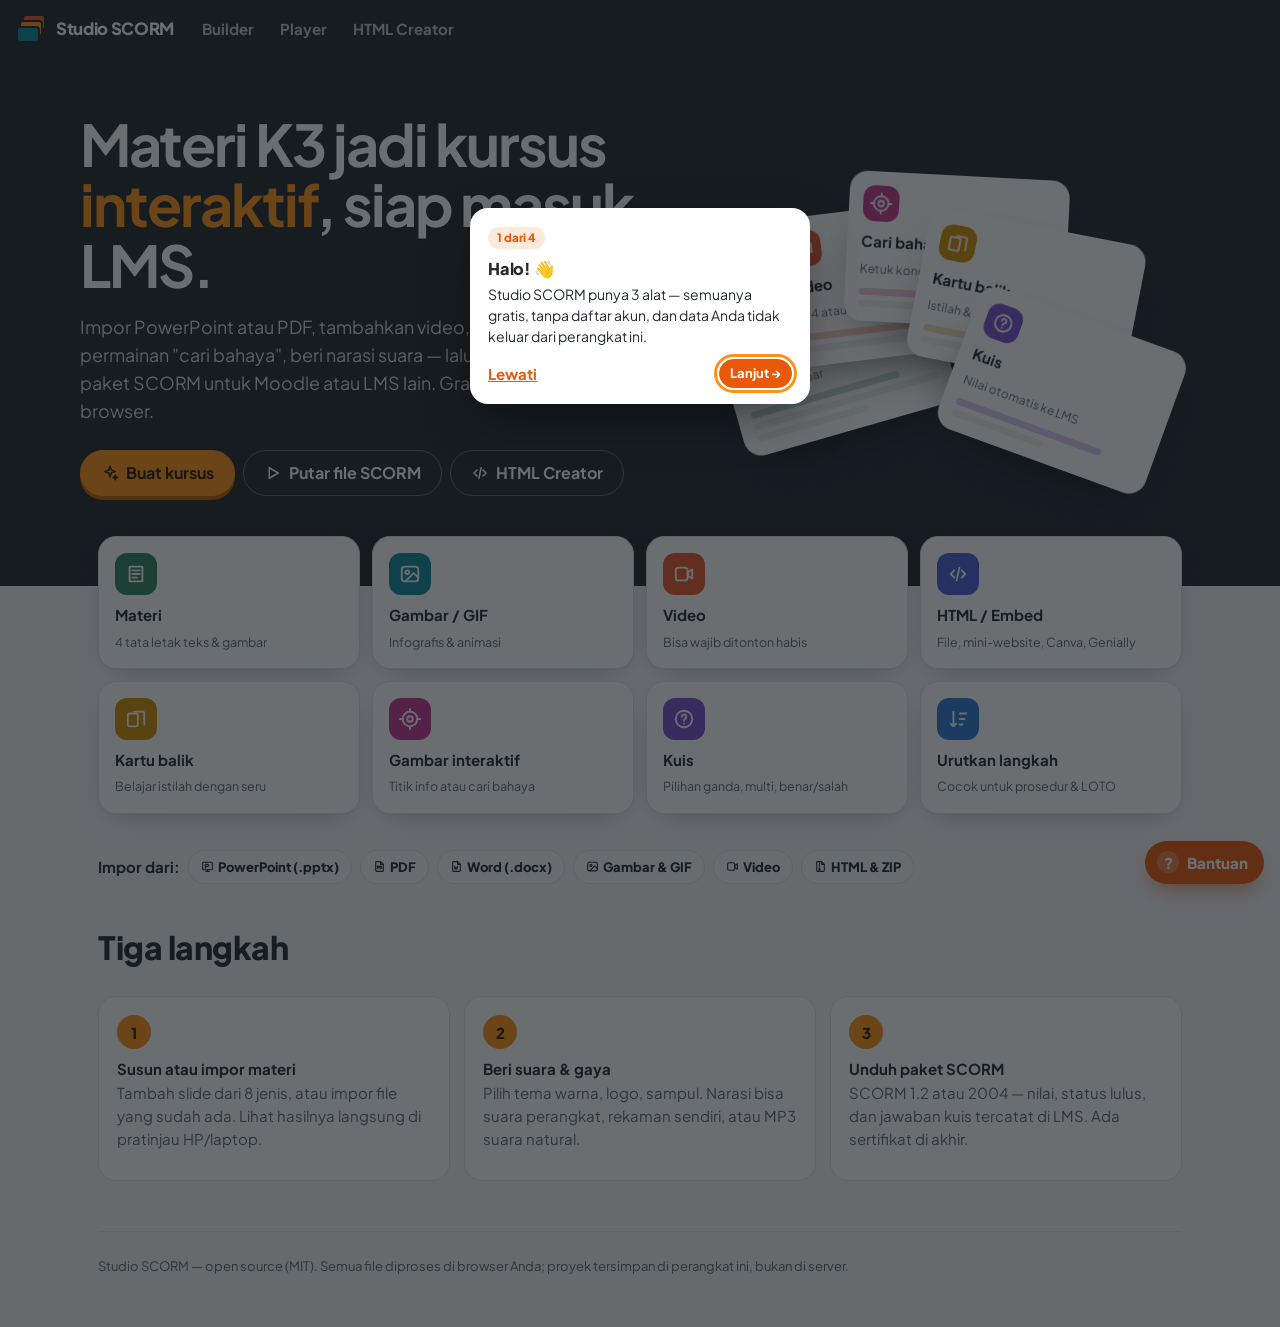
==== commit f6dceb27: "UX ramah pengguna awam: tur interaktif + Bantuan, toolbar teks & simbol, pilihan huruf, zona unggah " ====
--- a/index.html
+++ b/index.html
@@ -3,7 +3,7 @@
 <head>
   <meta charset="utf-8">
   <meta name="viewport" content="width=device-width, initial-scale=1, viewport-fit=cover">
-  <meta name="theme-color" content="#0f3d2e">
+  <meta name="theme-color" content="#23282e">
   <title>Studio SCORM — buat & putar e-learning SCORM</title>
   <meta name="description" content="Aplikasi open-source berbahasa Indonesia untuk membuat kursus SCORM interaktif (materi, video, kuis, kartu balik, cari bahaya) dengan narasi suara, dan memutar paket SCORM di browser.">
   <link rel="preconnect" href="https://fonts.googleapis.com">
@@ -14,6 +14,7 @@
     import { icon } from './ui.js';
     document.querySelectorAll('.ic-slot[data-icon]').forEach((el) => el.replaceWith(icon(el.dataset.icon)));
   </script>
+  <script type="module" src="tur-index.js" defer></script>
 </head>
 <body class="home">
   <header class="topbar">
@@ -31,7 +32,7 @@
         <h1>Materi K3 jadi kursus <span class="hl">interaktif</span>, siap masuk LMS.</h1>
         <p class="lead">Impor PowerPoint atau PDF, tambahkan video, kuis, kartu balik, dan permainan "cari bahaya", beri narasi suara — lalu unduh sebagai paket SCORM untuk Moodle atau LMS lain. Gratis, berjalan di browser.</p>
         <div class="row">
-          <a class="btn btn-signal" href="builder.html"><span class="ic-slot" data-icon="sparkle"></span>Buat kursus</a>
+          <a class="btn btn-signal nudge" href="builder.html"><span class="ic-slot" data-icon="sparkle"></span>Buat kursus</a>
           <a class="btn btn-ghost-light" href="player.html"><span class="ic-slot" data-icon="play"></span>Putar file SCORM</a>
           <a class="btn btn-ghost-light" href="html-builder.html"><span class="ic-slot" data-icon="html"></span>HTML Creator</a>
         </div>
--- a/app.css
+++ b/app.css
@@ -2,9 +2,9 @@
    Studio SCORM — tampilan aplikasi (Beranda, Builder, Player)
    ============================================================ */
 :root {
-  --ink: #15212b; --muted: #5a6670; --paper: #edf1ea; --surface: #ffffff; --surface-2: #f5f7f3; --line: #d6ddd3;
-  --forest: #0f3d2e; --forest-2: #145a43; --accent: #00704f; --accent-strong: #005a40; --accent-soft: #dcefe5;
-  --signal: #ffc21a; --signal-ink: #2b2100; --danger: #c4372d; --danger-soft: #fbe4e1;
+  --ink: #24292f; --muted: #5c6670; --paper: #f1f3f5; --surface: #ffffff; --surface-2: #f8f9fa; --line: #dce1e6;
+  --forest: #23282e; --forest-2: #30373f; --accent: #e8590c; --accent-strong: #c94e04; --accent-soft: #ffe9da;
+  --signal: #ff9214; --signal-ink: #2b1a00; --danger: #c4372d; --danger-soft: #fbe4e1;
   --t-content: #2f855a; --t-image: #0e8a9a; --t-video: #e4572e; --t-html: #4c5fd5;
   --t-flip: #d08f00; --t-hotspot: #c0398f; --t-quiz: #7a4fd1; --t-sort: #2f7dd1;
   --r-s: 8px; --r-m: 12px; --r-l: 18px;
@@ -14,14 +14,14 @@
 }
 @media (prefers-color-scheme: dark) {
   :root:not([data-theme="light"]) {
-    --ink: #e6ece8; --muted: #9fabb3; --paper: #0e1418; --surface: #172028; --surface-2: #1c2730; --line: #2b3943;
-    --forest: #0a2a20; --forest-2: #0f3a2c; --accent: #3fbf8f; --accent-strong: #62d3a8; --accent-soft: #163a2e;
+    --ink: #e8eaed; --muted: #9aa3ab; --paper: #121518; --surface: #1b2026; --surface-2: #232931; --line: #343c45;
+    --forest: #1a1e23; --forest-2: #242a31; --accent: #ff8c42; --accent-strong: #ffa94d; --accent-soft: #3b2311;
     --danger: #ff8a7f; --danger-soft: #3a1e1c; --shadow: 0 10px 30px -18px rgba(0,0,0,.8); color-scheme: dark;
   }
 }
 :root[data-theme="dark"] {
-  --ink: #e6ece8; --muted: #9fabb3; --paper: #0e1418; --surface: #172028; --surface-2: #1c2730; --line: #2b3943;
-  --forest: #0a2a20; --forest-2: #0f3a2c; --accent: #3fbf8f; --accent-strong: #62d3a8; --accent-soft: #163a2e;
+  --ink: #e8eaed; --muted: #9aa3ab; --paper: #121518; --surface: #1b2026; --surface-2: #232931; --line: #343c45;
+  --forest: #1a1e23; --forest-2: #242a31; --accent: #ff8c42; --accent-strong: #ffa94d; --accent-soft: #3b2311;
   --danger: #ff8a7f; --danger-soft: #3a1e1c; color-scheme: dark;
 }
 * { box-sizing: border-box; }
@@ -52,7 +52,7 @@
 .brand-mark i { position: absolute; left: 0; width: 24px; height: 17px; border-radius: 4px; border: 2px solid var(--forest); }
 .brand-mark i:nth-child(1) { top: 0; left: 6px; background: var(--t-video); }
 .brand-mark i:nth-child(2) { top: 6px; left: 3px; background: var(--signal); }
-.brand-mark i:nth-child(3) { top: 12px; left: 0; background: #3fbf8f; }
+.brand-mark i:nth-child(3) { top: 12px; left: 0; background: #0e8a9a; }
 .topnav { display: flex; gap: 2px; margin-left: 6px; }
 .topnav a { color: rgba(255,255,255,.72); text-decoration: none; font-weight: 700; padding: 7px 12px; border-radius: 999px; }
 .topnav a:hover { color: #fff; background: rgba(255,255,255,.08); }
@@ -71,10 +71,10 @@
 .btn-sm { padding: 5px 10px; font-size: 13px; }
 .btn-primary { background: var(--accent); border-color: var(--accent); color: #fff; }
 .btn-primary:hover:not(:disabled) { background: var(--accent-strong); border-color: var(--accent-strong); }
-@media (prefers-color-scheme: dark) { :root:not([data-theme="light"]) .btn-primary { color: #06150f; } }
-.btn-signal { background: var(--signal); border-color: var(--signal); color: var(--signal-ink); box-shadow: 0 4px 0 #c99500; }
+@media (prefers-color-scheme: dark) { :root:not([data-theme="light"]) .btn-primary { color: #231303; } }
+.btn-signal { background: var(--signal); border-color: var(--signal); color: var(--signal-ink); box-shadow: 0 4px 0 #c25a00; }
 .btn-signal:hover:not(:disabled) { border-color: var(--signal); filter: brightness(1.05); }
-.btn-signal:active:not(:disabled) { box-shadow: 0 1px 0 #c99500; transform: translateY(2px); }
+.btn-signal:active:not(:disabled) { box-shadow: 0 1px 0 #c25a00; transform: translateY(2px); }
 .btn-ghost-light { background: transparent; border-color: rgba(255,255,255,.3); color: #fff; }
 .btn-ghost-light:hover:not(:disabled) { border-color: #fff; background: rgba(255,255,255,.06); }
 .btn-magic { background: linear-gradient(120deg, #7a4fd1, #c0398f 55%, #e4572e); border: 0; color: #fff; padding: 9.5px 15.5px; }
@@ -128,8 +128,10 @@
 .asset.drag { border-color: var(--accent); background: var(--accent-soft); }
 .asset img, .asset video { display: block; max-width: 100%; max-height: 240px; margin: 0 auto 10px; border-radius: var(--r-s); }
 .asset audio { width: 100%; margin-bottom: 8px; }
-.asset-empty { width: 100%; display: flex; flex-direction: column; align-items: center; gap: 4px; padding: 18px 8px; background: none; border: 0; font: inherit; color: var(--ink); cursor: pointer; }
-.asset-empty .ic { width: 28px; height: 28px; color: var(--accent); }
+.asset-empty { width: 100%; display: flex; flex-direction: column; align-items: center; gap: 6px; padding: 34px 10px; background: none; border: 0; font: inherit; font-size: 1.02rem; color: var(--ink); cursor: pointer; border-radius: var(--r-s); }
+.asset-empty:hover { background: var(--accent-soft); }
+.asset-empty .ic { width: 42px; height: 42px; color: var(--accent); }
+.asset:has(.asset-empty):hover { border-color: var(--accent); }
 .asset-empty small { color: var(--muted); }
 .asset-meta { display: flex; flex-wrap: wrap; align-items: center; justify-content: space-between; gap: 8px; }
 .asset-name { font-weight: 700; font-size: 13px; word-break: break-all; }
@@ -311,7 +313,7 @@
 .spinner { width: 44px; height: 44px; border-radius: 50%; border: 4px solid rgba(255,255,255,.25); border-top-color: var(--signal); animation: spin .8s linear infinite; }
 .spinner.sm { width: 15px; height: 15px; border-width: 2px; border-color: currentColor; border-top-color: transparent; display: inline-block; vertical-align: -2px; }
 @keyframes spin { to { transform: rotate(360deg); } }
-.drop-overlay { position: fixed; inset: 0; z-index: 70; background: rgba(15,61,46,.82); display: grid; place-items: center; color: #fff; pointer-events: none; }
+.drop-overlay { position: fixed; inset: 0; z-index: 70; background: rgba(24,28,33,.86); display: grid; place-items: center; color: #fff; pointer-events: none; }
 .drop-overlay > div { display: flex; flex-direction: column; align-items: center; gap: 6px; border: 3px dashed rgba(255,255,255,.6); border-radius: 24px; padding: 40px 50px; }
 .drop-overlay .ic { width: 44px; height: 44px; }
 .drop-overlay b { font-size: 1.3rem; }
@@ -405,10 +407,14 @@
 /* ============================================================
    PLAYER
    ============================================================ */
-.player { display: grid; grid-template-columns: 300px minmax(0, 1fr); height: calc(100vh - 58px); height: calc(100dvh - 58px); }
-.player-side { border-right: 1px solid var(--line); background: var(--surface); padding: 16px; overflow: auto; display: flex; flex-direction: column; gap: 14px; }
-.player-main { display: grid; grid-template-rows: minmax(0, 1fr) auto; min-height: 0; }
-.stage { position: relative; background: #fff; min-height: 0; }
+.player { display: block; position: relative; height: calc(100vh - 58px); height: calc(100dvh - 58px); }
+.player-side { position: absolute; z-index: 30; top: 0; bottom: 0; left: 0; width: min(340px, 88vw); border-right: 1px solid var(--line); background: var(--surface); padding: 16px; overflow: auto; display: flex; flex-direction: column; gap: 14px; transform: translateX(-102%); visibility: hidden; transition: transform .22s ease, visibility 0s .22s; box-shadow: 8px 0 30px rgba(0,0,0,.18); }
+.player.info-open .player-side { transform: none; visibility: visible; transition: transform .22s ease; }
+.side-backdrop { position: absolute; inset: 0; z-index: 25; background: rgba(0,0,0,.35); }
+.side-close { align-self: flex-end; }
+.player-side .debug { border: 1px solid var(--line); border-radius: 10px; overflow: hidden; }
+.player-main { height: 100%; min-height: 0; }
+.stage { position: relative; background: #fff; height: 100%; min-height: 0; }
 .stage iframe { width: 100%; height: 100%; border: 0; display: block; background: #fff; }
 .stage-overlay { position: absolute; inset: 0; display: grid; place-items: center; background: var(--paper); text-align: center; padding: 24px; }
 .version-badge { display: inline-block; font-size: 12px; font-weight: 800; padding: 2px 10px; border-radius: 999px; background: var(--accent-soft); color: var(--accent-strong); }
@@ -444,9 +450,6 @@
 .log .err { color: var(--danger); }
 .field-inline { max-width: 320px; margin: 20px auto 0; text-align: left; }
 @media (max-width: 860px) {
-  .player { grid-template-columns: 1fr; height: auto; }
-  .player-side { border-right: 0; border-bottom: 1px solid var(--line); }
-  .player-main { height: 82vh; height: 82dvh; }
 }
 @media (prefers-reduced-motion: reduce) { *, *::before, *::after { animation: none !important; transition: none !important; } }
 
@@ -545,3 +548,83 @@
 .sfx-row { display: grid; grid-template-columns: 1fr 150px auto; gap: 8px; align-items: center; padding: 5px 0; font-size: 13.5px; border-bottom: 1px solid var(--line); }
 .sfx-row:last-child { border: 0; }
 .sound-sec .segmented { margin-bottom: 10px; }
+
+.voice-more { margin-top: 8px; width: 100%; max-width: 420px; }
+
+/* ============================================================
+   Interaksi mikro & pencegahan salah langkah (ramah pengguna awam)
+   ============================================================ */
+.btn:hover:not(:disabled) { transform: translateY(-1px); box-shadow: 0 8px 18px -10px rgba(36, 41, 47, .45); }
+.btn:active:not(:disabled) { transform: translateY(0) scale(.98); box-shadow: none; }
+.btn-signal:hover:not(:disabled) { transform: translateY(-1px); }
+.btn-signal:active:not(:disabled) { transform: translateY(2px); }
+
+/* "senggolan" lembut untuk menarik perhatian ke langkah berikutnya */
+@keyframes nudge { 0%, 100% { transform: none; } 12% { transform: translateY(-5px); } 24% { transform: none; } 36% { transform: translateY(-2px); } 48% { transform: none; } }
+.nudge { animation: nudge 2.2s ease .8s 3; }
+
+/* tombol nonaktif dengan penjelasan ramah: <span class="tipwrap" data-tip="…"><button disabled>…</button></span> */
+.tipwrap { position: relative; display: inline-flex; }
+.tipwrap > .btn:disabled { pointer-events: none; }
+.tipwrap[data-tip]:not([data-tip=""]):hover::after, .tipwrap[data-tip]:not([data-tip=""]):focus-within::after {
+  content: attr(data-tip); position: absolute; bottom: calc(100% + 9px); left: 50%; transform: translateX(-50%);
+  background: var(--ink); color: var(--paper); font-size: 12.5px; font-weight: 600; line-height: 1.35;
+  padding: 7px 11px; border-radius: 9px; width: max-content; max-width: 240px; text-align: center; z-index: 95; pointer-events: none;
+}
+.tipwrap[data-tip]:not([data-tip=""]):hover::before, .tipwrap[data-tip]:not([data-tip=""]):focus-within::before {
+  content: ""; position: absolute; bottom: calc(100% + 3px); left: 50%; transform: translateX(-50%);
+  border: 6px solid transparent; border-top-color: var(--ink); border-bottom: 0; z-index: 95; pointer-events: none;
+}
+
+@media (prefers-reduced-motion: reduce) {
+  .nudge { animation: none; }
+  .btn:hover:not(:disabled) { transform: none; }
+}
+
+/* ---------- editor teks ramah awam: toolbar mini + panel simbol ---------- */
+.richtext { border: 1.5px solid var(--line); border-radius: var(--r-m); overflow: visible; background: var(--surface); }
+.richtext:focus-within { border-color: var(--accent); }
+.richtext textarea { display: block; width: 100%; border: 0; border-radius: 0 0 var(--r-m) var(--r-m); margin: 0; }
+.richtext textarea:focus-visible { outline: none; }
+.mini-toolbar { display: flex; align-items: center; gap: 2px; padding: 5px 6px; border-bottom: 1.5px solid var(--line); background: var(--surface-2); border-radius: var(--r-m) var(--r-m) 0 0; flex-wrap: wrap; }
+.tool-btn { display: inline-flex; align-items: center; gap: 5px; font: inherit; font-size: 13.5px; font-weight: 700; padding: 5px 10px; border: 0; border-radius: 8px; background: transparent; color: var(--ink); cursor: pointer; }
+.tool-btn:hover { background: var(--accent-soft); }
+.tool-glyph.g-b { font-weight: 900; } .tool-glyph.g-i { font-style: italic; font-family: Georgia, serif; }
+.tool-sep { width: 1.5px; height: 18px; background: var(--line); margin: 0 4px; }
+.tool-label { font-weight: 700; }
+.sym-wrap { position: relative; }
+.sym-pop { position: absolute; top: calc(100% + 6px); left: 0; z-index: 60; display: grid; grid-template-columns: repeat(6, 38px); gap: 2px; padding: 8px; background: var(--surface); border: 1.5px solid var(--line); border-radius: var(--r-m); box-shadow: var(--shadow); }
+.sym { font-size: 20px; line-height: 1; padding: 7px 0; border: 0; border-radius: 8px; background: transparent; cursor: pointer; }
+.sym:hover { background: var(--accent-soft); transform: scale(1.15); }
+
+/* ---------- tur interaktif & tombol Bantuan ---------- */
+.tour { position: fixed; inset: 0; z-index: 150; }
+.tour-hole {
+  position: fixed; border-radius: 14px; pointer-events: none; opacity: 0;
+  box-shadow: 0 0 0 9999px rgba(17, 21, 26, .62), 0 0 0 3px var(--signal);
+  transition: left .28s ease, top .28s ease, width .28s ease, height .28s ease;
+}
+.tour-card {
+  position: fixed; z-index: 1; background: var(--surface); color: var(--ink); border-radius: var(--r-l);
+  padding: 16px 18px; box-shadow: 0 18px 50px -12px rgba(0,0,0,.5); animation: fadeIn .18s ease;
+}
+.tour-card h3 { margin: 2px 0 6px; font-size: 1.02rem; }
+.tour-card p { margin: 0 0 12px; font-size: 14px; line-height: 1.5; }
+.tour-count { display: inline-block; font-weight: 800; font-size: 11.5px; color: var(--accent); background: var(--accent-soft); padding: 2px 9px; border-radius: 999px; margin-bottom: 8px; }
+.tour-nav { display: flex; align-items: center; gap: 8px; }
+.tour-card::before { content: ""; position: absolute; left: 50%; transform: translateX(-50%); border: 9px solid transparent; }
+.tour-card.arrow-up::before { bottom: 100%; border-bottom-color: var(--surface); }
+.tour-card.arrow-down::before { top: 100%; border-top-color: var(--surface); }
+
+.help-fab {
+  position: fixed; right: 16px; bottom: 16px; z-index: 85; display: inline-flex; align-items: center; gap: 8px;
+  padding: 10px 16px 10px 12px; border: 0; border-radius: 999px; background: var(--accent); color: #fff;
+  font: inherit; font-weight: 800; cursor: pointer; box-shadow: 0 10px 24px -8px rgba(201, 78, 4, .7);
+  transition: transform .12s ease, background .12s ease;
+}
+.help-fab:hover { background: var(--accent-strong); transform: translateY(-2px); }
+.help-q { display: inline-grid; place-items: center; width: 22px; height: 22px; border-radius: 50%; background: rgba(255,255,255,.25); font-weight: 900; }
+@media (max-width: 760px) {
+  .help-fab { bottom: 74px; padding: 10px; }
+  .help-fab .help-label { display: none; }
+}
